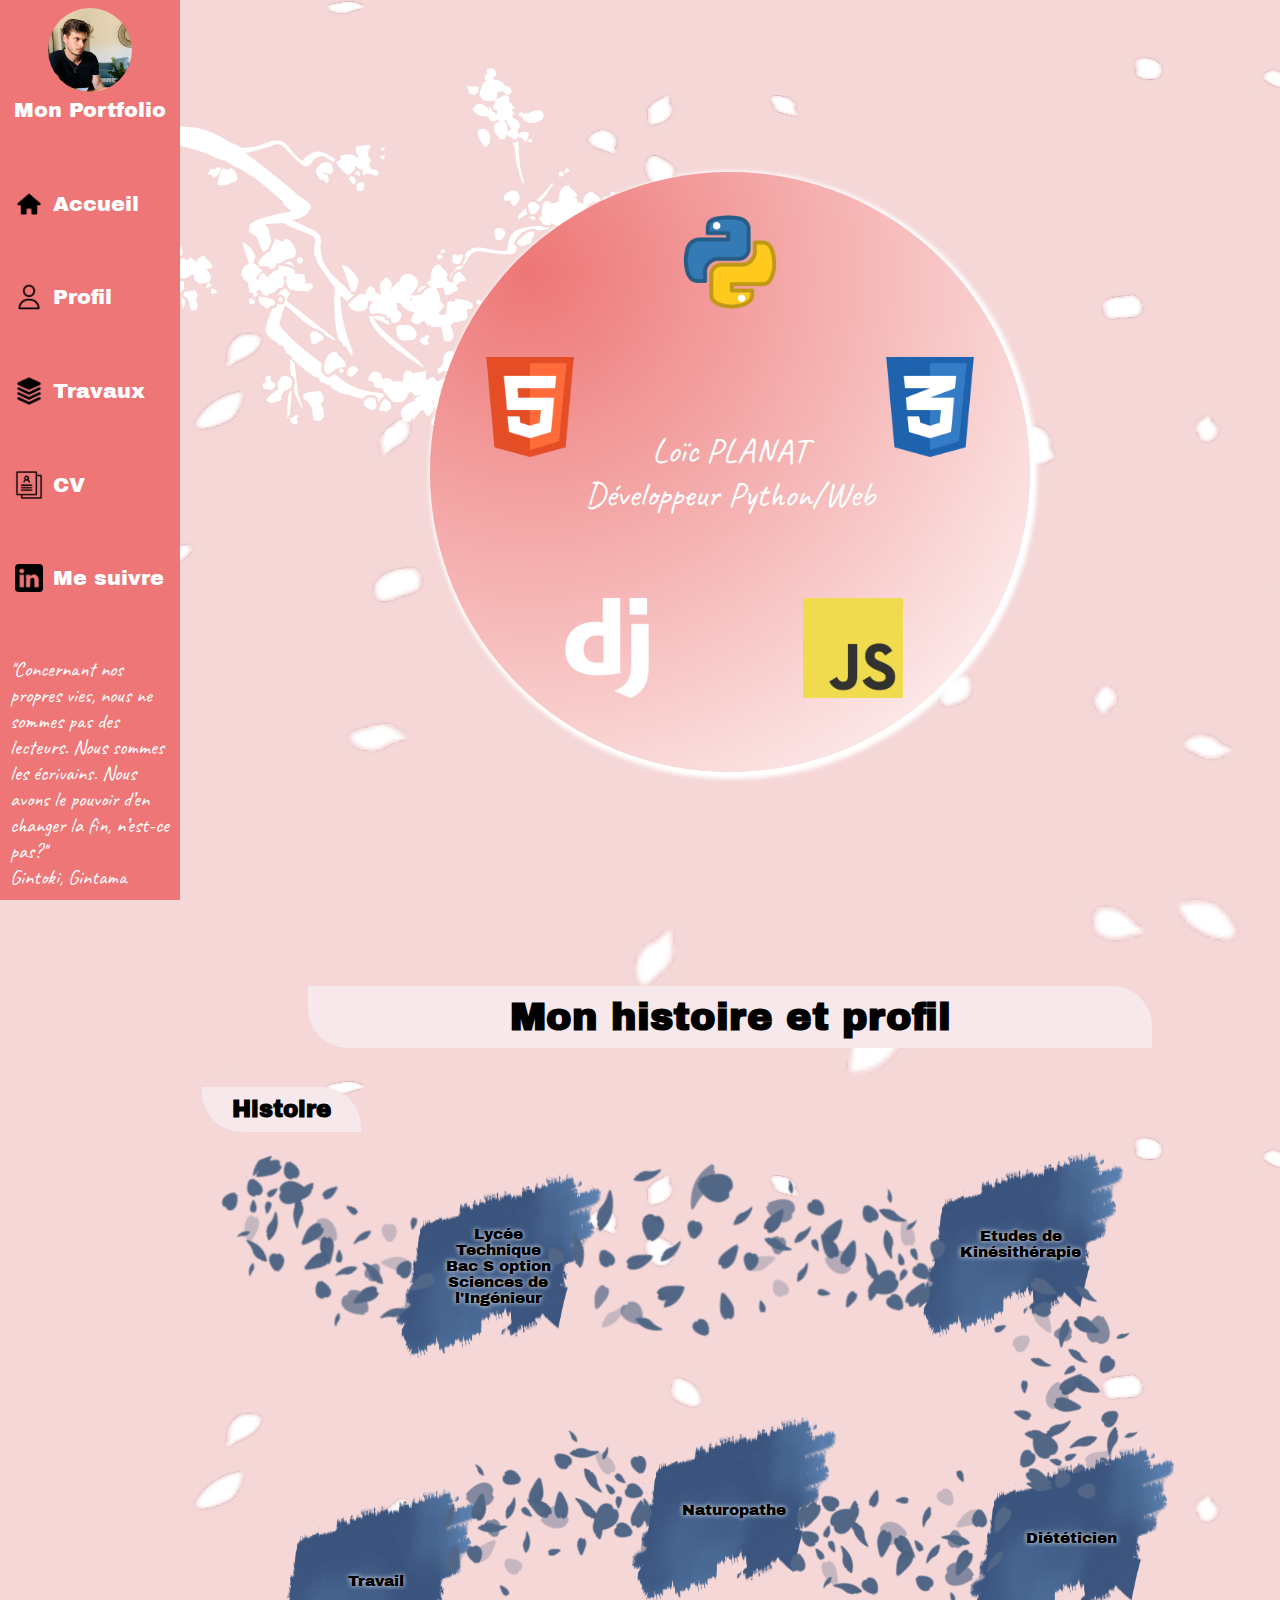
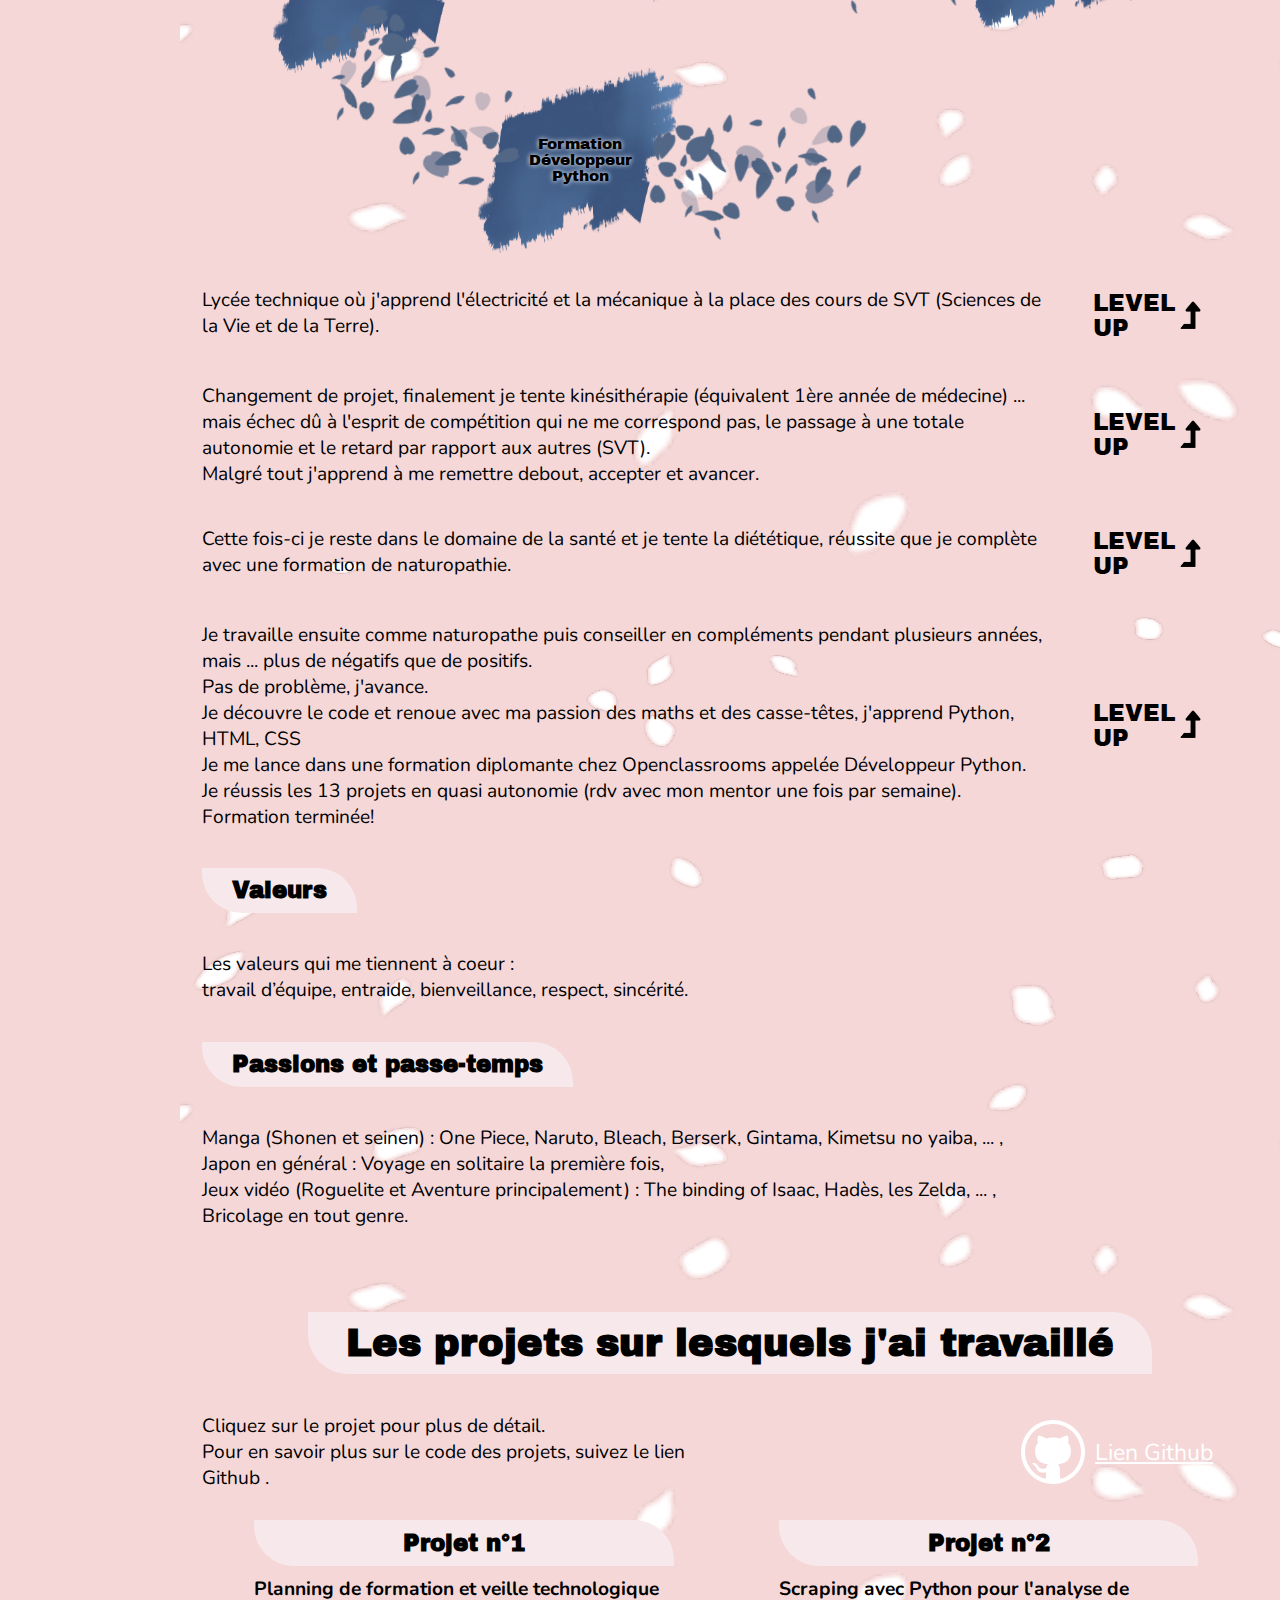
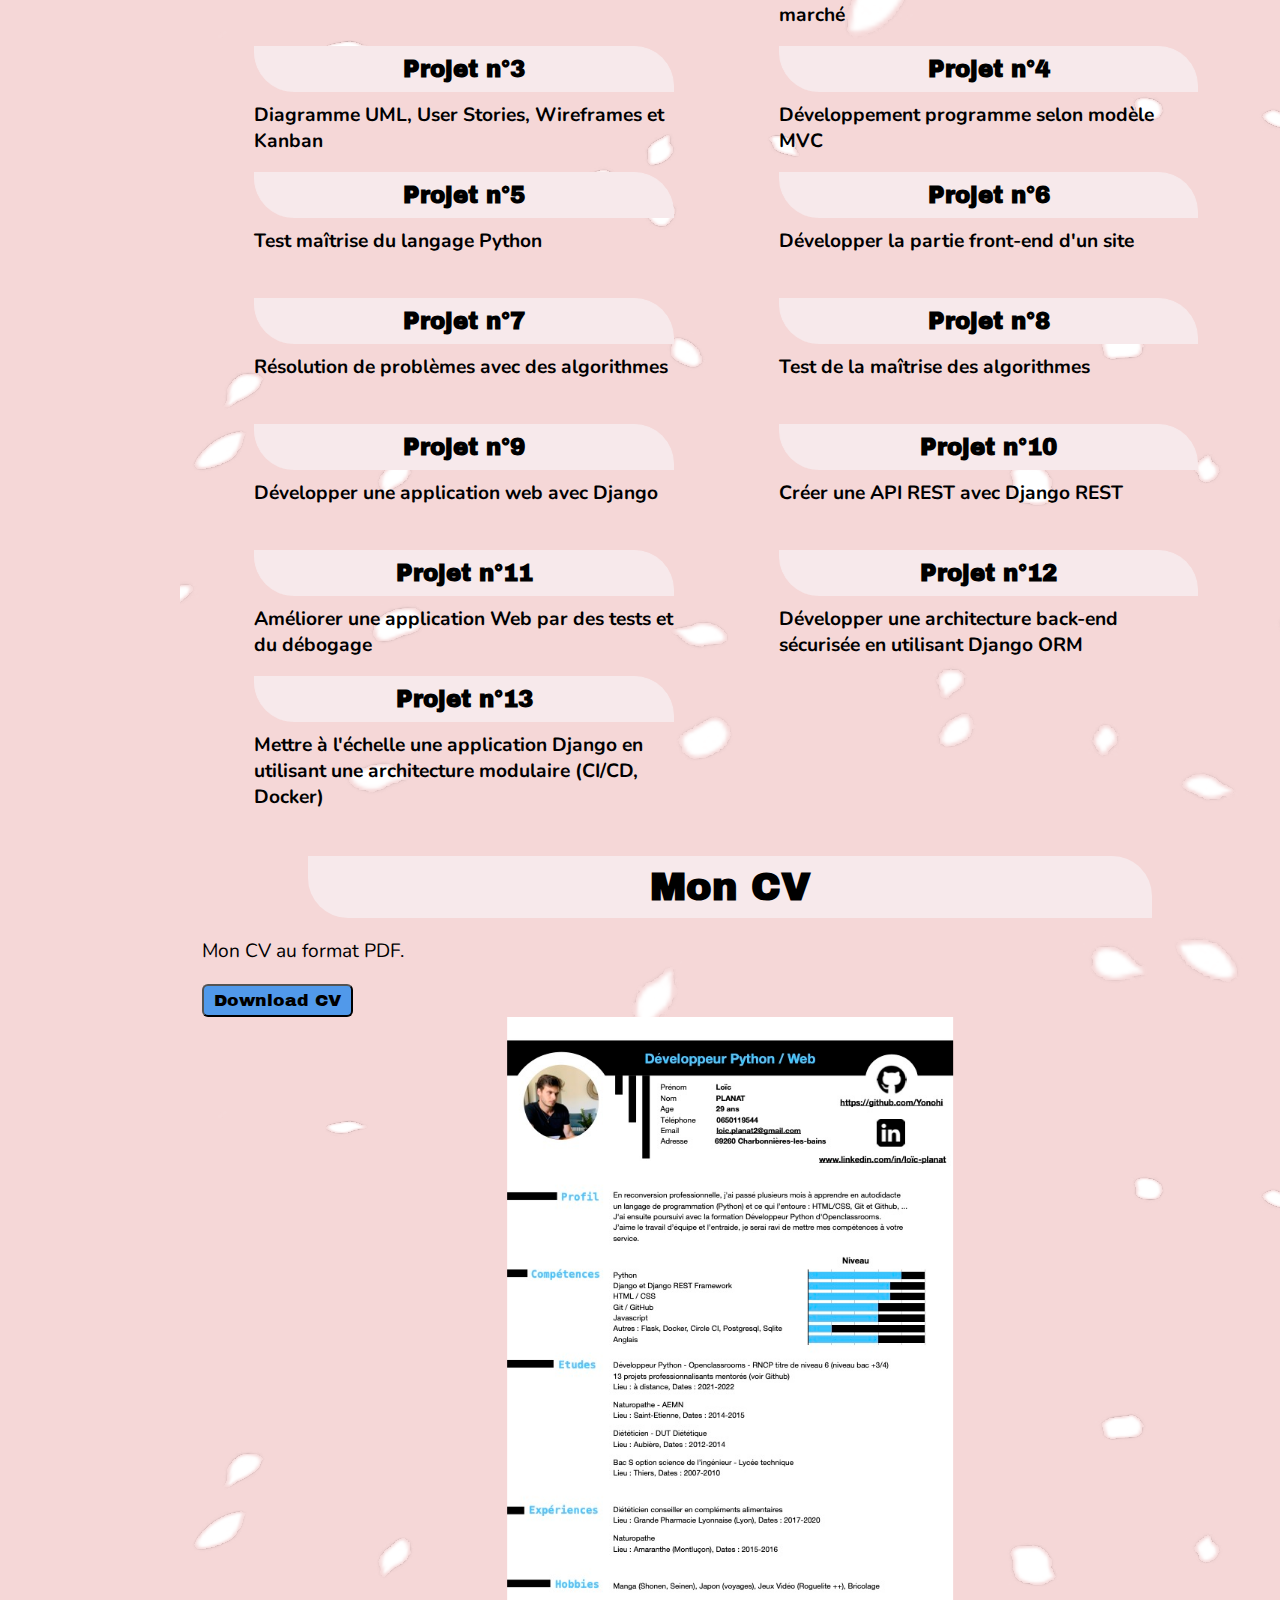
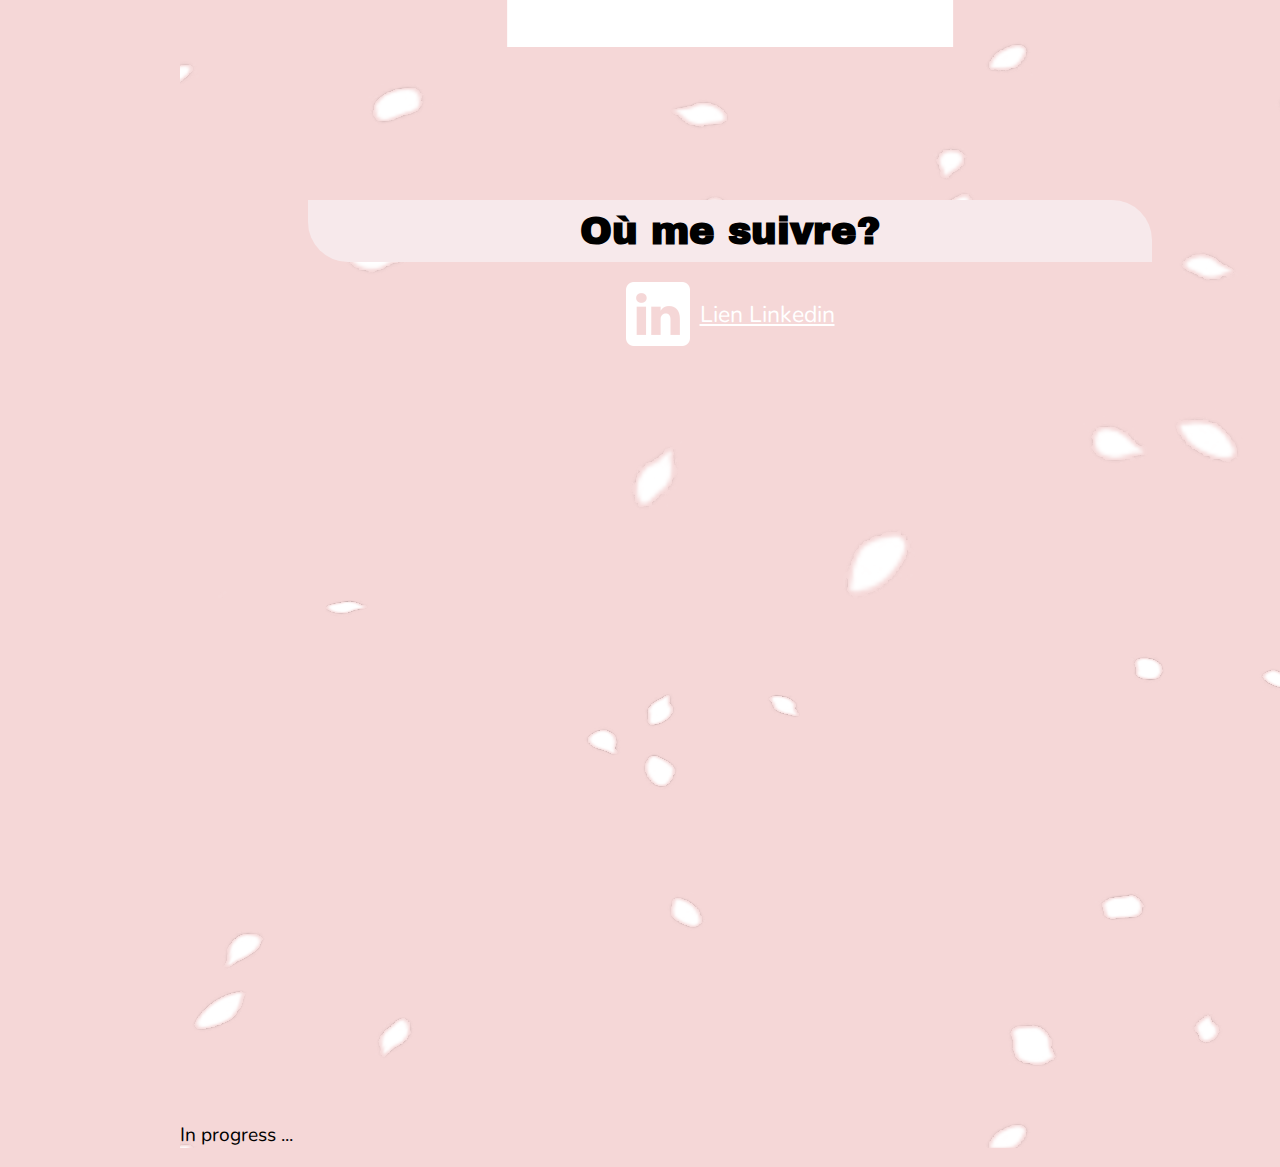
==== My_portfolio.html @ 0d9bb09a "first commit for github" ====
<!DOCTYPE html>
<html lang="fr">
<head>
    <meta charset="UTF-8">
    <meta http-equiv="X-UA-Compatible" content="IE=edge">
    <meta name="viewport" content="width=device-width, initial-scale=1.0">
    <link rel="stylesheet" href="style.css">
    <link rel="shortcut icon" href="Images/fav.ico" type="image/x-icon">
    <title>My Portfolio</title>
</head>
<body>
    <!-- Navigation bar -->
    <aside class="sidebar" id="sidebar">
        <nav class="nav">
            <div class="nav_head">
                <div><img class="photo_nav" src="Images/nav/photo.jpg" alt="photo perso"></div>
                <p class="nav_title">Mon Portfolio</p>
            </div>
            <ul class="nav_list">
                <li class="nav_item">
                    <img class="nav_logo" src="Images/nav/home_icon.png" alt="icone pour la zone home">
                    <a href="#home" class="nav_link active-link">Accueil</a>
                </li>
                <li class="nav_item">
                    <img class="nav_logo" src="Images/nav/profile_icon.png" alt="icone pour le profile">
                    <a href="#profile" class="nav_link">Profil</a>
                </li>
                <li class="nav_item">
                    <img class="nav_logo" src="Images/nav/work_icon.png" alt="icone pour les projets">
                    <a href="#work" class="nav_link">Travaux</a>
                </li>
                <li class="nav_item">
                    <img class="nav_logo" src="Images/nav/cv_icon.png" alt="icone pour le cv">
                    <a href="#cv" class="nav_link">CV</a>
                </li>
                <li class="nav_item">
                    <img class="nav_logo" src="Images/logo/linkedin_icon.png" alt="icone me suivre">
                    <a href="#follow" class="nav_link">Me suivre</a>
                </li>
            </ul>
            <div class="nav_footer">''Concernant nos propres vies, nous ne sommes pas des lecteurs. Nous sommes les écrivains. Nous avons le pouvoir d’en changer la fin, n’est-ce pas?'' <br> Gintoki, Gintama</div>
        </nav>
    </aside>
    <section class="true_body">
    <!-- Home -->
    <div class="zone home" id="home">
        <img class="bg_cerisier" src="Images/cerisier.png" alt="image de cerisier">
        <figure class="circle">
            <img class="logo_accueil logo_html" src="Images/logo/html_icon.png" alt="logo html">
            <img class="logo_accueil logo_css" src="Images/logo/css_icon.png" alt="logo css">
            <img class="logo_accueil logo_js" src="Images/logo/javascript_icon.png" alt="logo js">
            <img class="logo_accueil logo_python" src="Images/logo/python_icon.png" alt="logo python">
            <img class="logo_accueil logo_django" src="Images/logo/django_icon.png" alt="logo django">
        </figure>
        <p class="text_pres">Loïc PLANAT <br> Développeur Python/Web</p>
    </div>
    
    <!-- Profile -->
    <div class="zone profile" id="profile">
        <h1 class="big_title">Mon histoire et profil</h1>
        <h2 class="title_mini">Histoire</h2>
        <div class="conteneur">
            <div class="plan">
                <div class="path" id="path0">
                    <div class="position_img">
                        <img src="path.png" alt="chemin" class="path_img">
                    </div>  
                </div>
                <div class="path" id="path1">
                    <div class="position_img_long">
                        <img src="path_long.png" alt="chemin" class="path_img">
                    </div>  
                </div>
                <div class="path" id="path2">
                    <div class="position_img">
                        <img src="path.png" alt="chemin" class="path_img">
                    </div>  
                </div>
                <div class="path" id="path3">
                    <div class="position_img">
                        <img src="path.png" alt="chemin" class="path_img">
                    </div>  
                </div>
                <div class="path" id="path4">
                    <div class="position_img">
                        <img src="path.png" alt="chemin" class="path_img">
                    </div>  
                </div>
                <div class="path" id="path5">
                    <div class="position_img">
                        <img src="path.png" alt="chemin" class="path_img">
                    </div>  
                </div>
                <div class="path" id="path6">
                    <div class="position_img">
                        <img src="path.png" alt="chemin" class="path_img">
                    </div>  
                </div>
                <div class="step" id="step1">
                    <img src="tache.png" alt="image de cercle" class="tache">
                    <p class="in_tache">Lycée <br> Technique <br> Bac S option <br> Sciences de <br> l'Ingénieur</p>
                </div>
                <div class="step" id="step2">
                    <img src="tache.png" alt="image de cercle" class="tache">
                    <p class="in_tache">Etudes de <br> Kinésithérapie</p>
                </div>
                <div class="step" id="step3">
                    <img src="tache.png" alt="image de cercle" class="tache">
                    <p class="in_tache">Diététicien</p>
                </div>
                <div class="step" id="step4">
                    <img src="tache.png" alt="image de cercle" class="tache">
                    <p class="in_tache">Naturopathe</p>
                </div>
                <div class="step" id="step5">
                    <img src="tache.png" alt="image de cercle" class="tache">
                    <p class="in_tache">Travail</p>
                </div>
                <div class="step" id="step6">
                    <img src="tache.png" alt="image de cercle" class="tache">
                    <p class="in_tache">Formation <br>Développeur <br> Python</p>
                </div>
            </div>

        </div>

        
        <div class="text_bloc">
            <p>Lycée technique où j'apprend l'électricité et la mécanique à la place des cours de SVT (Sciences de la Vie et de la Terre).</p>
            <div class="level_up">
                <p class="text_level">LEVEL UP</p>
                <img class="icon_level" src="Images/level_up_icon.png" alt="icon level up">
            </div>
        </div>
        <div class="text_bloc">
            <p>Changement de projet, finalement je tente kinésithérapie (équivalent 1ère année de médecine) ... mais échec dû à l'esprit de compétition qui ne me correspond pas, le passage à une totale autonomie et le retard par rapport aux autres (SVT). <br> Malgré tout j'apprend à me remettre debout, accepter et avancer.</p>
            <div class="level_up">
                <p class="text_level">LEVEL UP</p>
                <img class="icon_level" src="Images/level_up_icon.png" alt="icon level up">
            </div>
        </div>
        <div class="text_bloc">
            <p>Cette fois-ci je reste dans le domaine de la santé et je tente la diététique, réussite que je complète avec une formation de naturopathie.</p>
            <div class="level_up">
                <p class="text_level">LEVEL UP</p>
                <img class="icon_level" src="Images/level_up_icon.png" alt="icon level up">
            </div>
        </div>
        <div class="text_bloc">
            <p>Je travaille ensuite comme naturopathe puis conseiller en compléments pendant plusieurs années, mais ... plus de négatifs que de positifs. 
            <br> Pas de problème, j'avance. 
            <br> Je découvre le code et renoue avec ma passion des maths et des casse-têtes, j'apprend Python, HTML, CSS 
            <br> Je me lance dans une formation diplomante chez Openclassrooms appelée Développeur Python. 
            <br> Je réussis les 13 projets en quasi autonomie (rdv avec mon mentor une fois par semaine).
            <br> Formation terminée!</p>
            <div class="level_up">
                <p class="text_level">LEVEL UP</p>
                <img class="icon_level" src="Images/level_up_icon.png" alt="icon level up">
            </div>
        </div>
        
        <h2 class="title_mini">Valeurs</h2>
        <p class="">Les valeurs qui me tiennent à coeur : <br> travail d’équipe, entraide, bienveillance, respect, sincérité.</p>
        <h2 class="title_mini">Passions et passe-temps</h2>
        <p>Manga (Shonen et seinen) : One Piece, Naruto, Bleach, Berserk, Gintama, Kimetsu no yaiba, ... , 
            <br> Japon en général : Voyage en solitaire la première fois, 
            <br> Jeux vidéo (Roguelite et Aventure principalement) : The binding of Isaac, Hadès, les Zelda, ... , 
            <br> Bricolage en tout genre. </p>
    </div>
    <!-- Les projets -->
    <div class="zone work" id="work">
        <!-- La fenêtre modale -->
        <div class="modal">
            <img class="img_modal" src="#" alt="#">
            <figure class="close" onclick="closeModal()">+</figure>
        </div>

        <!-- Liste des projets -->
        <h1 class="big_title">Les projets sur lesquels j'ai travaillé </h1>
        <div class="header_proj">
            <p>Cliquez sur le projet pour plus de détail. <br> Pour en savoir plus sur le code des projets, suivez le lien Github .</p>
        <div class="github">
            <img class="logo_github" src="Images/logo/github_icon.png" alt="icon github">
            <a class="link_github" href="https://github.com/Yonohi">Lien Github</a>
        </div>
        </div>
        <div class="card_list">
            <div class="card">
                <h2 class="card_title" id="project_1">Projet n°1</h2>
                <p class="short_desc">Planning de formation et veille technologique</p>
                <div class="card_content left" id="card_1">
                    <p class="title_proj">Planning de formation et veille technologique</p>
                    <p class="desc_proj">Description: <br> Il a fallu ici déterminer le temps à accorder à chaque projet et créer un planning annuel ainsi qu'un planning semaine type. </p>
                    <figure class="bloc_img">
                        <img src="Images/P1/P1_planning.jpg" alt="image de réflexion planning" onclick="biggerImg(this)" class="proj_img">
                        <figcaption>Réflexion pour les plannings</figcaption>
                    </figure>
                    <figure class="bloc_img">                   
                        <img src="Images/P1/P1_plan_sem.png" alt="planning type semaine" onclick="biggerImg(this)" class="proj_img">
                        <figcaption>Planning Semaine</figcaption> 
                    </figure>
                    <figure class="bloc_img">
                        <img src="Images/P1/P1_plan_mois.png" alt="planning mois" onclick="biggerImg(this)" class="proj_img">
                        <figcaption>Planning annuel</figcaption>
                    </figure>
                </div>
            </div>
            <div class="card">
                <h2 class="card_title" id="project_2">Projet n°2</h2>
                <p class="short_desc">Scraping avec Python pour l'analyse de marché</p>
                <div class="card_content right" id="card_2">
                    <p class="title_proj">Scraping avec Python pour l'analyse de marché</p>
                    <p class="desc_proj">Description: <br> Le but ici était de faire du scraping, c'est à dire extraire du contenu d'un site, dans notre cas le site <a href="http://books.toscrape.com">Books.toscrape</a> . Le code que j'ai créé permet d'extraire différentes informations mises dans un fichier CSV ainsi que les images dans un dossier à part, le tout étant classé selon le genres des livres. 
                        <br> Ce projet m'a permis de me familiariser avec les modules et les intéractions entre les fichiers de code. J'ai aussi beaucoup appris sur Git et Github à ce moment-là. </p>
                    <figure class="bloc_img">
                        <img src="Images/P2/P2_extrait.png" alt="extrait  résultat contenu projet" onclick="biggerImg(this)" class="proj_img">
                        <figcaption>Extrait du résultat</figcaption>
                    </figure>
                    <figure class="bloc_img">                   
                        <img src="Images/P2/P2_CSV Grande.jpeg" alt="exemple CSV" onclick="biggerImg(this)" class="proj_img">
                        <figcaption>Exemple fichier CSV</figcaption> 
                    </figure>
                    <figure class="bloc_img">
                        <img src="Images/P2/P2_bookstoscrape.png" alt="visuel books toscrape" onclick="biggerImg(this)" class="proj_img">
                        <figcaption>Visuel du site Books to Scrape</figcaption>
                    </figure>
                </div>
            </div>
            <div class="card">
                <h2 class="card_title" id="project_3">Projet n°3</h2>
                <p class="short_desc">Diagramme UML, User Stories, Wireframes et Kanban</p>
                <div class="card_content left" id="card_3">
                    <p class="title_proj">Diagramme cas d'utilisation, User Stories, Wireframes et Kanban</p>
                    <p class="desc_proj">Description: <br> Il fallait prototyper une solution technique pour un client. Ce projet a été éprouvant car j'avais beaucoup de question pour les besoins du client mais celui-ci étant fictif je ne pouvais pas avoir de réponse. Par exemple, je savais que la volonté était de mettre en lien des aides pour des étudiants en difficulté mais certains termes mettaient un flou sur l'âge posant ainsi un doute sur la complexité du site, le nom également de l'association (Learn@Home) m'incitait à me poser des questions: 
                        <br> Les aides proposées sont-elles centrées sur l'Anglais? 
                        <br> Le site est-il seulement à portée française, si la réponse est non faut-il un site multilingue? ...
                        <br> Malgré tout j'ai beaucoup appris sur la manière d'aborder un projet et comment faire au mieux pour les besoins du client (user story, diagramme UML, ...).</p>
                    <figure class="bloc_img">
                        <img src="Images/P3/P3_diagramme.png" alt="diagramme de cas d'utilisation" onclick="biggerImg(this)" class="proj_img">
                        <figcaption>Diagramme de cas d'utilisation</figcaption>
                    </figure>
                    <figure class="bloc_img">                   
                        <img src="Images/P3/P3_userstory.png" alt="user stories" onclick="biggerImg(this)" class="proj_img">
                        <figcaption>User Stories</figcaption> 
                    </figure>
                    <figure class="bloc_img">
                        <img src="Images/P3/P3_wireframe_mobile.png" alt="wireframe mobile" onclick="biggerImg(this)" class="proj_img">
                        <figcaption>Wireframe mobile</figcaption>
                    </figure>
                    <figure class="bloc_img">
                        <img src="Images/P3/P3_wireframe.png" alt="wireframe" onclick="biggerImg(this)" class="proj_img">
                        <figcaption>Wireframe</figcaption>
                    </figure>
                    <figure class="bloc_img">
                        <img src="Images/P3/P3_kanban.png" alt="kanban" onclick="biggerImg(this)" class="proj_img">
                        <figcaption>Kanban</figcaption>
                    </figure>
                </div>
            </div>
            <div class="card">
                <h2 class="card_title" id="project_4">Projet n°4</h2>
                <p class="short_desc">Développement programme selon modèle MVC</p>
                <div class="card_content right" id="card_4">
                    <p class="title_proj">Développement programme selon modèle MVC</p>
                    <p class="desc_proj">Description: <br> Je devais créer un code en suivant le modèle MVC (Modèle Vue Contrôleur) pour gérer les résultats de compétitions d'échecs, il y avait beaucoup de paramètres à prendre en compte et la difficulté du projet m'a beaucoup plu. La création de classes avec des méthodes adaptées, faire les liens, réaliser des boucles et la gestion des erreurs des entrées utilisateurs, tout cela m'a permis de mieux comprendre le concept de POO (Programmation Orienté Objet). En regardant le projet aujourd'hui je m'aperçois de petites erreurs de logique mais c'est le projet que j'ai présenté alors il restera tel quel.</p>
                    <figure class="bloc_img">
                        <img src="Images/P4/P4_ex1.png" alt="exemple1 du rendu" onclick="biggerImg(this)" class="proj_img">
                        <figcaption>Exemple n°1</figcaption>
                    </figure>
                    <figure class="bloc_img">                   
                        <img src="Images/P4/P4_ex2.png" alt="exemple2 du rendu" onclick="biggerImg(this)" class="proj_img">
                        <figcaption>Exemple n°2</figcaption> 
                    </figure>
                    <figure class="bloc_img">
                        <img src="Images/P4/P4_ex3.png" alt="exemple3 du rendu" onclick="biggerImg(this)" class="proj_img">
                        <figcaption>Exemple n°3</figcaption>
                    </figure>
                </div>
            </div>
            <div class="card">
                <h2 class="card_title" id="project_5">Projet n°5</h2>
                <p class="short_desc">Test maîtrise du langage Python</p>
                <div class="card_content left" id="card_5">
                    <p class="title_proj">Test maîtrise du langage Python</p>
                    <p class="desc_proj">Description: <br> Il s'agissait d'un test CodinGame classique sur le language Python. </p>
                </div>
            </div>
            <div class="card">
                <h2 class="card_title" id="project_6">Projet n°6</h2>
                <p class="short_desc">Développer la partie front-end d'un site</p>
                <div class="card_content right" id="card_6">
                    <p class="title_proj">Développer la partie front-end d'un site</p>
                    <p class="desc_proj">Description: <br> Le but était ici de développer la partie Front-End d’une application avec HTML, CSS et JavaScript sans l'utilisation de framework (Bootstrap, ...). Il fallait également interagir avec une API REST pour récupérer les données. J'ai beaucoup aimé faire ce projet et en apprendre plus sur ces différents languages, leurs intéractions, trouver des astuces pour mieux coder et efficacement. Cela a aussi attisé ma curiosité sur les différentes bibliothèques (non autorisés pour ce projet).
                    </p>
                    <figure class="bloc_img">
                        <img src="Images/P6/P6_front_pc.png" alt="image du site version pc" onclick="biggerImg(this)" class="proj_img">
                        <figcaption>Aspect PC</figcaption>
                    </figure>
                    <figure class="bloc_img">                   
                        <img src="Images/P6/P6_front_mobile.png" alt="image du site version mobile" onclick="biggerImg(this)" class="proj_img">
                        <figcaption>Aspect Mobile</figcaption> 
                    </figure>
                </div>
            </div>
            <div class="card">
                <h2 class="card_title" id="project_7">Projet n°7</h2>
                <p class="short_desc">Résolution de problèmes avec des algorithmes</p>
                <div class="card_content left" id="card_7">
                    <p class="title_proj">Résolution de problèmes avec des algorithmes</p>
                    <p class="desc_proj">Description: <br> Mon projet préféré, qui n'a malheureusement pas été très long. Le but était de réaliser un algorithme brute force et un algorithme amélioré pour un problème simple. 
                        <br> Le problème était de trouver l'ensembles des actions idéales pour un client avec un budget précis parmi une liste d'actions avec les informations suivantes: coût de l'action et bénéfice en %(après 2 ans). 
                        <br> L'algorithme brute force vise à tester toutes les possibilités et trouver la ou les meilleures en cas d'égalité tandis que l'amélioré vise l'efficacité (vitesse, résultats presque parfait).
                        <br> J'ai trouvé passionnant de m'informer sur la complexité temporelle et spatiale, la notation Big-O. 
                        <br> Je vous laisse la présentation que j'ai fait pour le projet en téléchargement.</p>
                    <form class="btn_pres" method="get" action="P7_04_diapositives.pdf">
                            <button type="submit">Download</button>
                    </form>
                    <figure class="bloc_img">
                        <img src="Images/P7/P7_bruteforce.png" alt="exemple résultat bruteforce" onclick="biggerImg(this)" class="proj_img">
                        <figcaption>Exemple de résultat du Brute Force</figcaption>
                    </figure>
                    <figure class="bloc_img">                   
                        <img src="Images/P7/P7_optimized.png" alt="exemple résultat optimisé" onclick="biggerImg(this)" class="proj_img">
                        <figcaption>Exemple du résultat de l'optimisé</figcaption> 
                    </figure>
                </div>
            </div>
            <div class="card">
                <h2 class="card_title" id="project_8">Projet n°8</h2>
                <p class="short_desc">Test de la maîtrise des algorithmes</p>
                <div class="card_content right" id="card_8">
                    <p class="title_proj">Test de la maîtrise des algorithmes</p>
                    <p class="desc_proj">Description: <br> Il s'agissait d'un test CodinGame sur les algorithmes. Je me suis plongé dans les types de tri et les logiques de différents algorithmes et j'ai trouvé ça passionnant. </p>
                    <figure class="bloc_img">
                        <img src="Images/P8/P8_resultats.png" alt="Résultats du CodinGame" onclick="biggerImg(this)" class="proj_img">
                        <figcaption>Résultats du CodinGame</figcaption>
                    </figure>
                </div>
            </div>
            <div class="card">
                <h2 class="card_title" id="project_9">Projet n°9</h2>
                <p class="short_desc">Développer une application web avec Django</p>
                <div class="card_content left" id="card_9">
                    <p class="title_proj">Développer une application web avec Django</p>
                    <p class="desc_proj">Description: <br> Utilisation de Django pour la création du site, cette approche était difficile au début mais captivante au bout d'un moment. Je me suis également amusé à utiliser Bootstrap pour gérer les tailles des zones sur le site. </p>
                    <figure class="bloc_img">
                        <img src="Images/P9/P9_admin.png" alt="image de la zone admin" onclick="biggerImg(this)" class="proj_img">
                        <figcaption>Zone administrateur</figcaption>
                    </figure>
                    <figure class="bloc_img">                   
                        <img src="Images/P9/P9_log.png" alt="image de la zone inscription connexion" onclick="biggerImg(this)" class="proj_img">
                        <figcaption>Zone inscription/connexion</figcaption> 
                    </figure>
                    <figure class="bloc_img">
                        <img src="Images/P9/P9_home.png" alt="image de la zone flux" onclick="biggerImg(this)" class="proj_img">
                        <figcaption>Zone flux/home</figcaption>
                    </figure>
                </div>
            </div>
            <div class="card">
                <h2 class="card_title" id="project_10">Projet n°10</h2>
                <p class="short_desc">Créer une API REST avec Django REST</p>
                <div class="card_content right" id="card_10">
                    <p class="title_proj">Créer une API REST avec Django REST</p>
                    <p class="desc_proj">Description: <br> Projet complexe avec utilisation de JSON Web Token. J'ai eu du mal à comprendre comment utiliser Postman, mais au fur et à mesure que j'en apprenais plus je comprenais de mieux en mieux comment étaient faites les requêtes. </p>
                    <figure class="bloc_img">
                        <img src="Images/P10/P10_postman.png" alt="image de Postman" onclick="biggerImg(this)" class="proj_img">
                        <figcaption>Postman</figcaption>
                    </figure>
                    <figure class="bloc_img">                   
                        <img src="Images/P10/P10_admin.png" alt="image zone admin" onclick="biggerImg(this)" class="proj_img">
                        <figcaption>Zone administrateur</figcaption> 
                    </figure>
                </div>
            </div>
            <div class="card">
                <h2 class="card_title" id="project_11">Projet n°11</h2>
                <p class="short_desc">Améliorer une application Web par des tests et du débogage</p>
                <div class="card_content left" id="card_11">
                    <p class="title_proj">Améliorer une application Web par des tests et du débogage</p>
                    <p class="desc_proj">Description: <br> Le code du site était déjà fait et je ne devais pas modifier la présentation du site, seulement créer des tests pour contrôler un maximum le code et ainsi trouver ce qui ne convenait pas pour l'améliorer. Une fois les tests finis on m'a demandé de modifier une variable, cela permettait de voir si mes tests s'adapterais et si ce n'était pas le cas je devais modifier mon code pour qu'il le soit. </p>
                    <figure class="bloc_img">
                        <img src="Images/P11/P11_site.png" alt="image du site" onclick="biggerImg(this)" class="proj_img">
                        <figcaption>Site web</figcaption>
                    </figure>
                    <figure class="bloc_img">
                        <img src="Images/P11/P11_tests.png" alt="resultats pytest et coverage" onclick="biggerImg(this)" class="proj_img">
                        <figcaption>Résultats pytest et coverage</figcaption>
                    </figure>
                    <figure class="bloc_img">                   
                        <img src="Images/P11/P11_locust.png" alt="resultats locust" onclick="biggerImg(this)" class="proj_img">
                        <figcaption>Résultats Locust</figcaption> 
                    </figure>
                </div>
            </div>
            <div class="card">
                <h2 class="card_title" id="project_12">Projet n°12</h2>
                <p class="short_desc">Développer une architecture back-end sécurisée en utilisant Django ORM</p>
                <div class="card_content right" id="card_12">
                    <p class="title_proj">Développer une architecture back-end sécurisée en utilisant Django ORM</p>
                    <p class="desc_proj">Description: <br> Il a fallu ici déterminer le temps à accorder à chaque projet et créer un planning annuel ainsi qu'un planning semaine type. </p>
                    <figure class="bloc_img">
                        <img src="Images/P1/P1_planning.jpg" alt="image de réflexion planning" onclick="biggerImg(this)" class="proj_img">
                        <figcaption>Réflexion pour les plannings</figcaption>
                    </figure>
                    <figure class="bloc_img">                   
                        <img src="Images/P1/P1_plan_sem.png" alt="planning type semaine" onclick="biggerImg(this)" class="proj_img">
                        <figcaption>Planning Semaine</figcaption> 
                    </figure>
                    <figure class="bloc_img">
                        <img src="Images/P1/P1_plan_mois.png" alt="planning mois" onclick="biggerImg(this)" class="proj_img">
                        <figcaption>Planning annuel</figcaption>
                    </figure>
                </div>
            </div>
            <div class="card">
                <h2 class="card_title" id="project_13">Projet n°13</h2>
                <p class="short_desc">Mettre à l'échelle une application Django en utilisant une architecture modulaire (CI/CD, Docker)</p>
                <div class="card_content left" id="card_13">
                    <p class="title_proj">Mettre à l'échelle une application Django en utilisant une architecture modulaire (CI/CD, Docker)</p>
                    <p class="desc_proj">Description: <br> Il a fallu ici déterminer le temps à accorder à chaque projet et créer un planning annuel ainsi qu'un planning semaine type. </p>
                    <figure class="bloc_img">
                        <img src="Images/P1/P1_planning.jpg" alt="image de réflexion planning" onclick="biggerImg(this)" class="proj_img">
                        <figcaption>Réflexion pour les plannings</figcaption>
                    </figure>
                    <figure class="bloc_img">                   
                        <img src="Images/P1/P1_plan_sem.png" alt="planning type semaine" onclick="biggerImg(this)" class="proj_img">
                        <figcaption>Planning Semaine</figcaption> 
                    </figure>
                    <figure class="bloc_img">
                        <img src="Images/P1/P1_plan_mois.png" alt="planning mois" onclick="biggerImg(this)" class="proj_img">
                        <figcaption>Planning annuel</figcaption>
                    </figure>
                </div>
            </div>
        </div>
        
        
    </div>
    <!-- Zone CV -->
    <div class="zone cv" id="cv">
        <h1 class="big_title">Mon CV</h1>
        <p>Mon CV au format PDF.</p>
        <form method="get" action="CV_final_planat_loic.pdf">
            <button type="submit">Download CV</button>
         </form>
         <img class="img_cv" src="CV_final_planat_loic.jpg" alt="aperçu CV">
    </div>
    <!-- Zone Me Suivre -->
    <div class="zone follow" id="follow">
        <h1 class="big_title">Où me suivre?</h1>
        <div class="linkedin">
            <img class="logo_linkedin" src="Images/logo/linkedin_icon.png" alt="icon linkedin">
            <a class="link_linkedin" href="https://www.linkedin.com/in/loïc-Planat/">Lien Linkedin</a>
        </div>
    </div>
    <p>In progress ...</p>
    </section>
<script src="script.js"></script>
</body>
</html>
---- style.css ----
/*========= Google fonts =========*/
@import url('https://fonts.googleapis.com/css2?family=Oleo+Script&display=swap');
@import url('https://fonts.googleapis.com/css2?family=Archivo+Black&family=Oleo+Script&display=swap');
@import url('https://fonts.googleapis.com/css2?family=Caveat&display=swap');
@import url('https://fonts.googleapis.com/css2?family=Nunito:wght@200;300&display=swap');
/*========= Variables CSS =========*/
:root {
    /* Color */
    --backgr-color: rgb(245, 215, 215);
    --backgr-nav-color: #ee7676;
    --backgr-proj: #ecacac;
    --text-body-color: black;
    --text-nav-color: white;
    --title-bg-color: rgb(247, 233, 235);
    --title-color: black;

    /* Font size */
    --text-size-nav: 1.3em;
    --text-size-nav-citation : 1em;
    --text-size-body: 1.2em;
    --title-mini-size: 1.2em;

    /* Size of elements */
    --width-story: 80vw;
}
/*========= Comportement de base =========*/
html {
    scroll-behavior: smooth;
}

body {
    background-color: var(--backgr-color)  ;
    color: var(--text-body-color);
    margin: 0; 
}

.sidebar{
    font-family: 'Archivo Black', sans-serif;
}

a.nav_link {
    text-decoration: none;
    color: var(--text-color);
}
a {
    color: white;
}

ul {
    list-style: none;
}

.logo_django, .logo_linkedin {
    filter: invert(100%);
}

.zone {
    min-height: 100vh;
    padding: 2%;
}

.big_title {
    font-family: 'Archivo Black', sans-serif;
    background-color: var(--title-bg-color);
    color: var(--title-color);
    text-align: center;
    padding-top: 10px;
    padding-bottom: 10px;
    border-radius: 0px 40px;
    margin: 20px 10%
}

.card {
    width: 50%;
    margin-bottom: 30px;
}

.card_title, .title_mini {
    font-family: 'Archivo Black', sans-serif;
    font-size: var(--title-mini-size);
    background-color: var(--title-bg-color);
    color: var(--title-color);
    text-align: center;
    padding-top: 10px;
    padding-bottom: 10px;
    border-radius: 0px 40px;   
}

.card_title {
    margin: 10px 10%;
    width: auto;
    cursor: pointer;
    border-style: solid solid none solid;
    border-width: 1px;
    border-color: rgb(247, 233, 235);
}

.short_desc {
    margin: auto 10%;
}

.title_mini {
    align-self: flex-start;
    padding-left: 30px;
    padding-right: 30px;
}

.proj_img {
    max-height: 50vh;
    max-width: 100%;
    margin: 30px;
    cursor: pointer;
}

.modal {
    display: none;
    justify-content: center;
    position: fixed;
    background-color: rgba(238, 118, 118, 0.3);
    width: 100vw;
    height: 100vh;
    top: 50%;
    left: 50%;
    transform: translate(-50%, -50%);
    margin: 0;
    z-index: 5;
}

.close {
    cursor: pointer;
    display: flex;
    position: relative;
    top: 2%;
    justify-content: center;
    align-items: center;
    background: black;
    border-radius: 100%;
    height: 40px;
    width: 40px;
    margin: 0;
    background-color: steelblue;
    border: solid black;
    opacity: 1;
    font-size: 35px;
    font-weight: bolder;
    transform: rotate(45deg);
    z-index: 6;
}

/*========= Navbar =========*/
.sidebar {
    position: fixed;
    background-color: var(--backgr-nav-color);
    width: 180px;
    height: 100vh;
    margin: auto;
    font-size: var(--text-size-nav);
    z-index: 1;
}


.nav {
    height: 100vh;
    display: flex;
    flex-direction: column;
    color: var(--text-nav-color);
}

.nav_head {
    display: flex;
    flex-direction: column;
    text-align:center;
    
    
}

.photo_nav {
    position: relative;
    top: -5px;
    height: 110px;
    clip-path: circle();
}

.nav_title {
    margin: 0;
    position: relative;
    top:-15px;
}

.nav_list{
    padding-left: 10px;
    flex:2;
    flex-direction: column;
    align-content: center;
    display: flex;
    justify-content: space-around;
}

.nav_link {
    margin-left: 10px;
}

.nav_item {
    margin-left: 5px;
    display: flex;
    align-items: center;
}

.nav_logo {
    height: 28px;
}

.nav_footer {
    font-family: 'Caveat', cursive;
    font-size: var(--text-size-nav-citation);
    padding: 10px;
}

/* Zone Centrale */

.true_body {
    margin-left: 180px;
    font-family: 'Nunito', sans-serif;
    font-size: var(--text-size-body);
    background-image: url(Images/petales.png);
}

/* Accueil */

.bg_cerisier {
    position: absolute;
    top: 0;
    left: 0;
    filter: brightness(100);
}

.circle {
    position: absolute;
    display: block;
    background: black;
    border-radius: 100%;
    height: 600px;
    width: 600px;
    margin: 0;
    background: radial-gradient(circle at 100px 100px, #ee7676, white);
    box-shadow: 3px 3px 4px 4px white;
}

.logo_accueil {
    position: absolute;
    height: 100px;
    z-index: 1;
}

.logo_accueil:hover {
    transform: translate(-50%, -50%) scale(1.2);
    transition: 0.5s;
}

/* Trigonométrie SOH CAH TOA */
.logo_django {
    top:79.316%;
    left: 29.43%;
    transform: translate(-50%, -50%);
}

.logo_css {
    top:39.184%;
    left: 83.29%;
    transform: translate(-50%, -50%);
}

.logo_js {
    top:79.316%;
    left: 70.57%;
    transform: translate(-50%, -50%);
}

.logo_python {
    top:15%;
    left: 50%;
    transform: translate(-50%, -50%);
}

.logo_html {
    top:39.184%;
    left: 16.71%;
    transform: translate(-50%, -50%);
}

.text_pres {
    text-align: center;
    z-index: 1;
    font-family: 'Caveat', cursive;
    color: white;
    font-size: 1.3em;
}

.home {
    display: flex;
    justify-content: center;
    align-items: center;
    flex-direction: row;
    font-size: 1.4em;
}

/* Profil */
.plan {
    height: calc(var(--width-story)*0.7);
    width: var(--width-story);
    display: block;
    position: relative;
    margin-left: 20px;
    
}
.step {
    display: flex;
    justify-content: center;
    align-items: center;
    width: 300px;
    height: 150px;
    text-align: center;
    font-family: 'Archivo Black', sans-serif;
    font-size: 0.8em;
    position: absolute;
    margin: 0;
    transform: translate(-50%, -50%);
}
.tache {
    position: absolute;
    width: calc(var(--width-story)*0.20);
    height: calc(var(--width-story)*0.18);

}
.in_tache {
    z-index: 3;
    text-shadow: 0 0 5px white;

}

#step1 {
    top: 16%;
    left: 27%;
}

#step2 {
    top: 13%;
    left: 78%;
}

#step3 {
    top: 54%;
    left: 83%;
}

#step4 {
    top: 50%;
    left: 50%;
}

#step5 {
    top: 60%;
    left: 15%;
}

#step6 {
    top: 85%;
    left: 35%;
}

.path {
    height: calc(var(--width-story)*0.3);
    width: calc(var(--width-story)*0.3);
    position: absolute;
    z-index: 4;
}
.position_img_long {
    transform: translate(0,-10%);
}
.position_img {
    transform: translate(-25%,5%);
}
.path_img {
    transform: rotate(130deg);
    height: calc(var(--width-story)*0.3);
}
#path0 {
    top: 13%;
    left: 11%;
    transform: translate(-50%, -50%) rotate(-150deg);
}
#path1 {
    top: 20%;
    left: 51%;
    transform: translate(-50%, -50%) rotate(5deg);
}
#path2 {
    top: 32%;
    left: 82%;
    transform: translate(-50%, -50%) rotate(85deg);
}
#path3 {
    top: 54%;
    left: 67%;
    transform: translate(-50%, -50%) rotate(175deg);
}
#path4 {
    top: 51%;
    left: 31%;
    transform: translate(-50%, -50%) rotate(-20deg);
}
#path5 {
    top: 77%;
    left: 20%;
    transform: translate(-50%, -50%) rotate(-140deg);
}
#path6 {
    top: 85%;
    left: 53%;
    transform: translate(-50%, -50%) rotate(170deg);
}


.profile {
    display: flex;
    flex-direction: column;
}

.text_bloc {
    display: flex;
    justify-content: space-between;
}

.level_up {
    display: flex;
    justify-content: center;
    align-items: center;
    font-family: 'Archivo Black', sans-serif;
    font-size: 1.2em;
    margin-left: 50px;
    margin-right: 50px;
}

.level_up:hover {
    transform: scale(1.2);
    transition: 2s;
}

.text_level {
    width: 80px;
}

.icon_level {
    height: 35px;
}

/* Work */
.header_proj {
    display: flex;
    justify-content: space-between;
    align-items: center;
}
.github {
    display: flex;
    align-items: center;
    justify-content: flex-end;
    margin: 20px;
    width: 50%;
}

.link_github {
    text-decoration: underline;
    color: white;
    margin-left: 10px;
    margin-right: 5%;
    font-size: 1.2em;
}

.card_list {
    display: flex;
    flex-wrap: wrap;
    /* Largeur en prenant en compte les 2% de padding et les 180px de nav */
    width: calc(96vw - 180px);
}

.card {
    min-width: 50%;
}

.short_desc {
    height: 30px;
    position: relative;
    /* mettre z index à 1 en meme temps que display block */
    z-index: 0;
    font-weight: bolder;
}

.card_content {
    position: relative;
    background-color: var(--backgr-proj);
    min-height: 20vh;
    /* on enlève 30px de padding */
    width: calc(96vw - 210px);
    /* on prend en compte le pixel de bordure du titre */
    top: -41px;
    padding: 15px;
    border-radius: 20px; 
    z-index: 1;
    display: none;
    flex-wrap: wrap;
    justify-content: center;
}

.card .right {
    left: calc((-96vw + 180px)/2);
}

.title_proj {
    width: 100%;
    text-align: center;
    font-size: 1.3em;
    font-weight: bolder;
    margin-bottom: 10px;
}

.desc_proj {
    width: 100%;
}

.bloc_img {
    width: 25%;
    display: flex;
    flex-direction: column;
    justify-content: center;
    align-items: center;
    margin: 3%;
}

.img_modal {
    position: relative;
    height: 90%;
    max-width: 90%;
    margin: 0;
    top: 5%;
    left: 20px;
}

.btn_pres {
    width: 100%;
    text-align: center;   
}

/* CV */

button {
    background-color: #5199EA;
    cursor: pointer;
    border-radius: 6px;
    font-size: 0.9em;
    padding: 5px 10px;
    font-family: 'Archivo Black', sans-serif;
    transition-duration: 0.2s;
}

button:hover {
    color: white;
  }

.img_cv {
    position: relative;
    left: 50%;
    transform: translate(-50%, 0);
    height: 70vh;
}

/* Me Suivre */

.linkedin {
    display: flex;
    align-items: center;
    justify-content: center;
}

.link_linkedin {
    text-decoration: underline;
    color: white;
    margin-left: 10px;
    font-size: 1.2em;
}
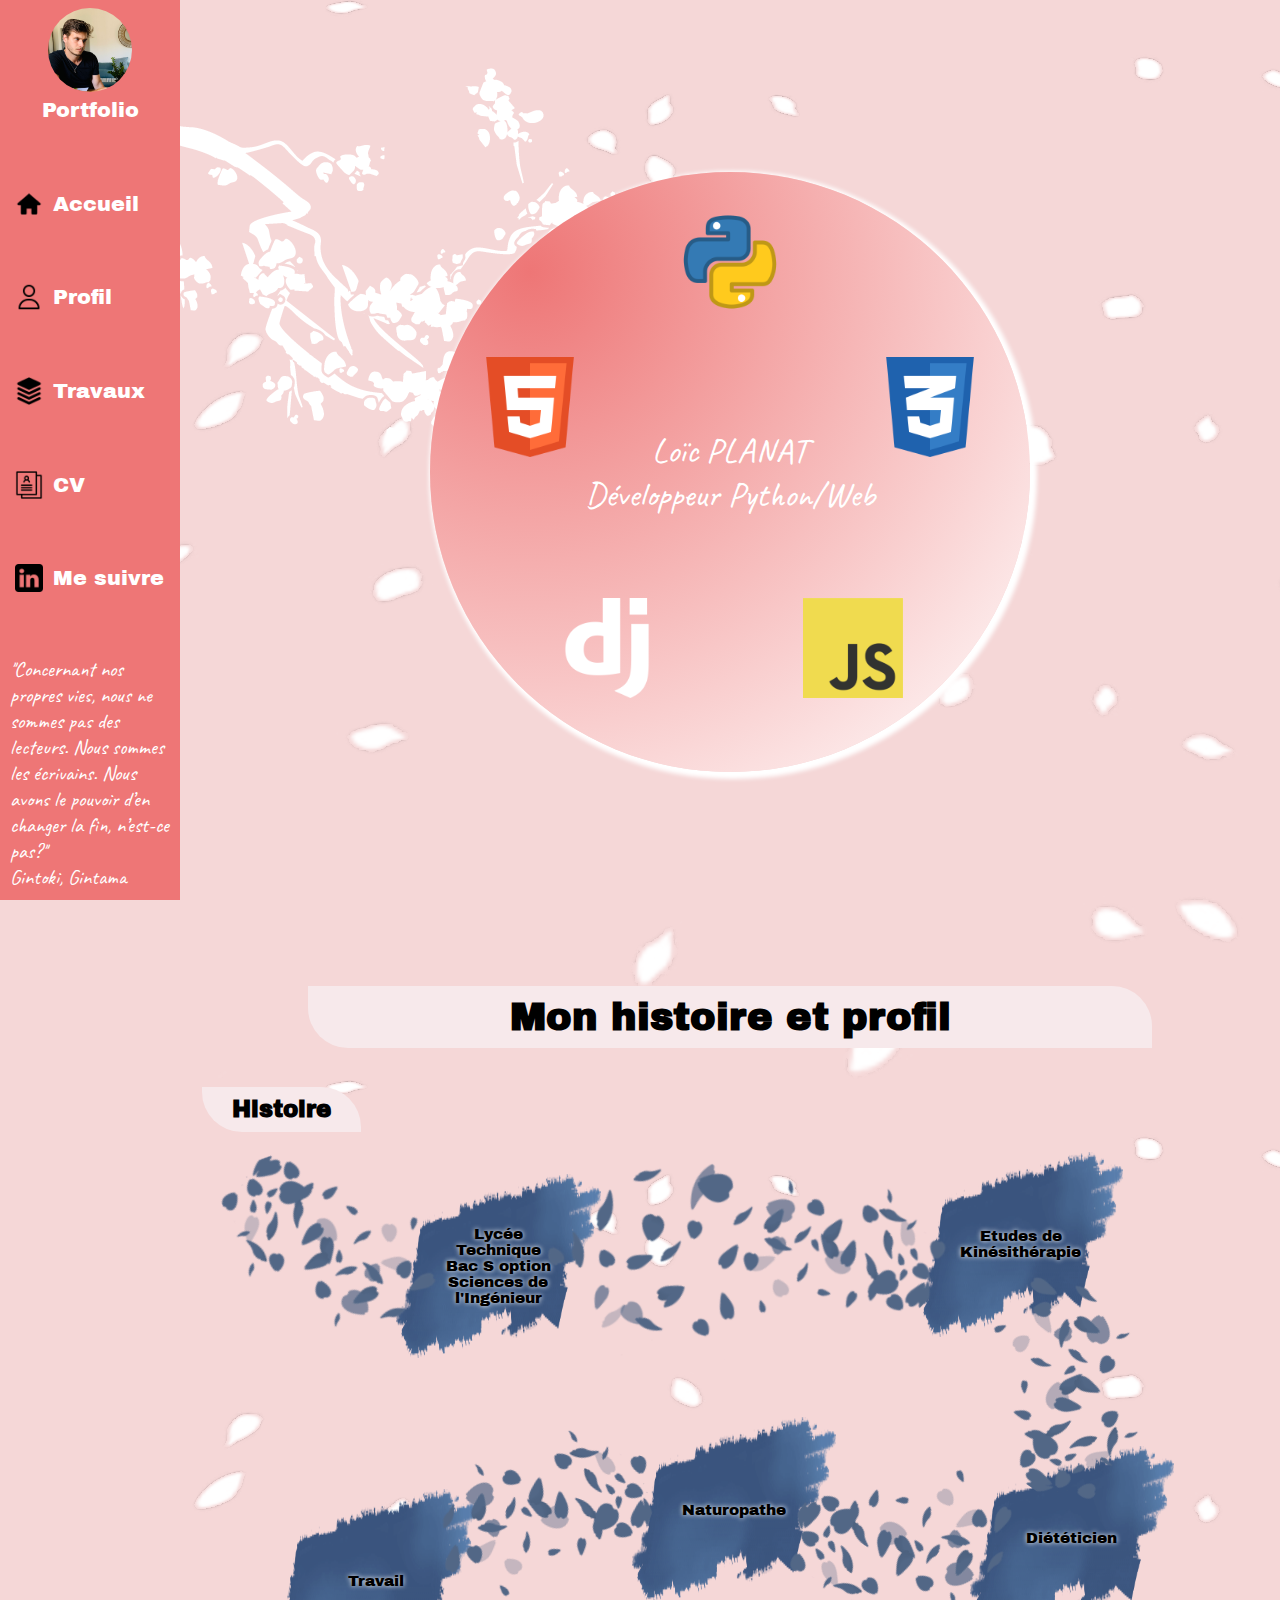
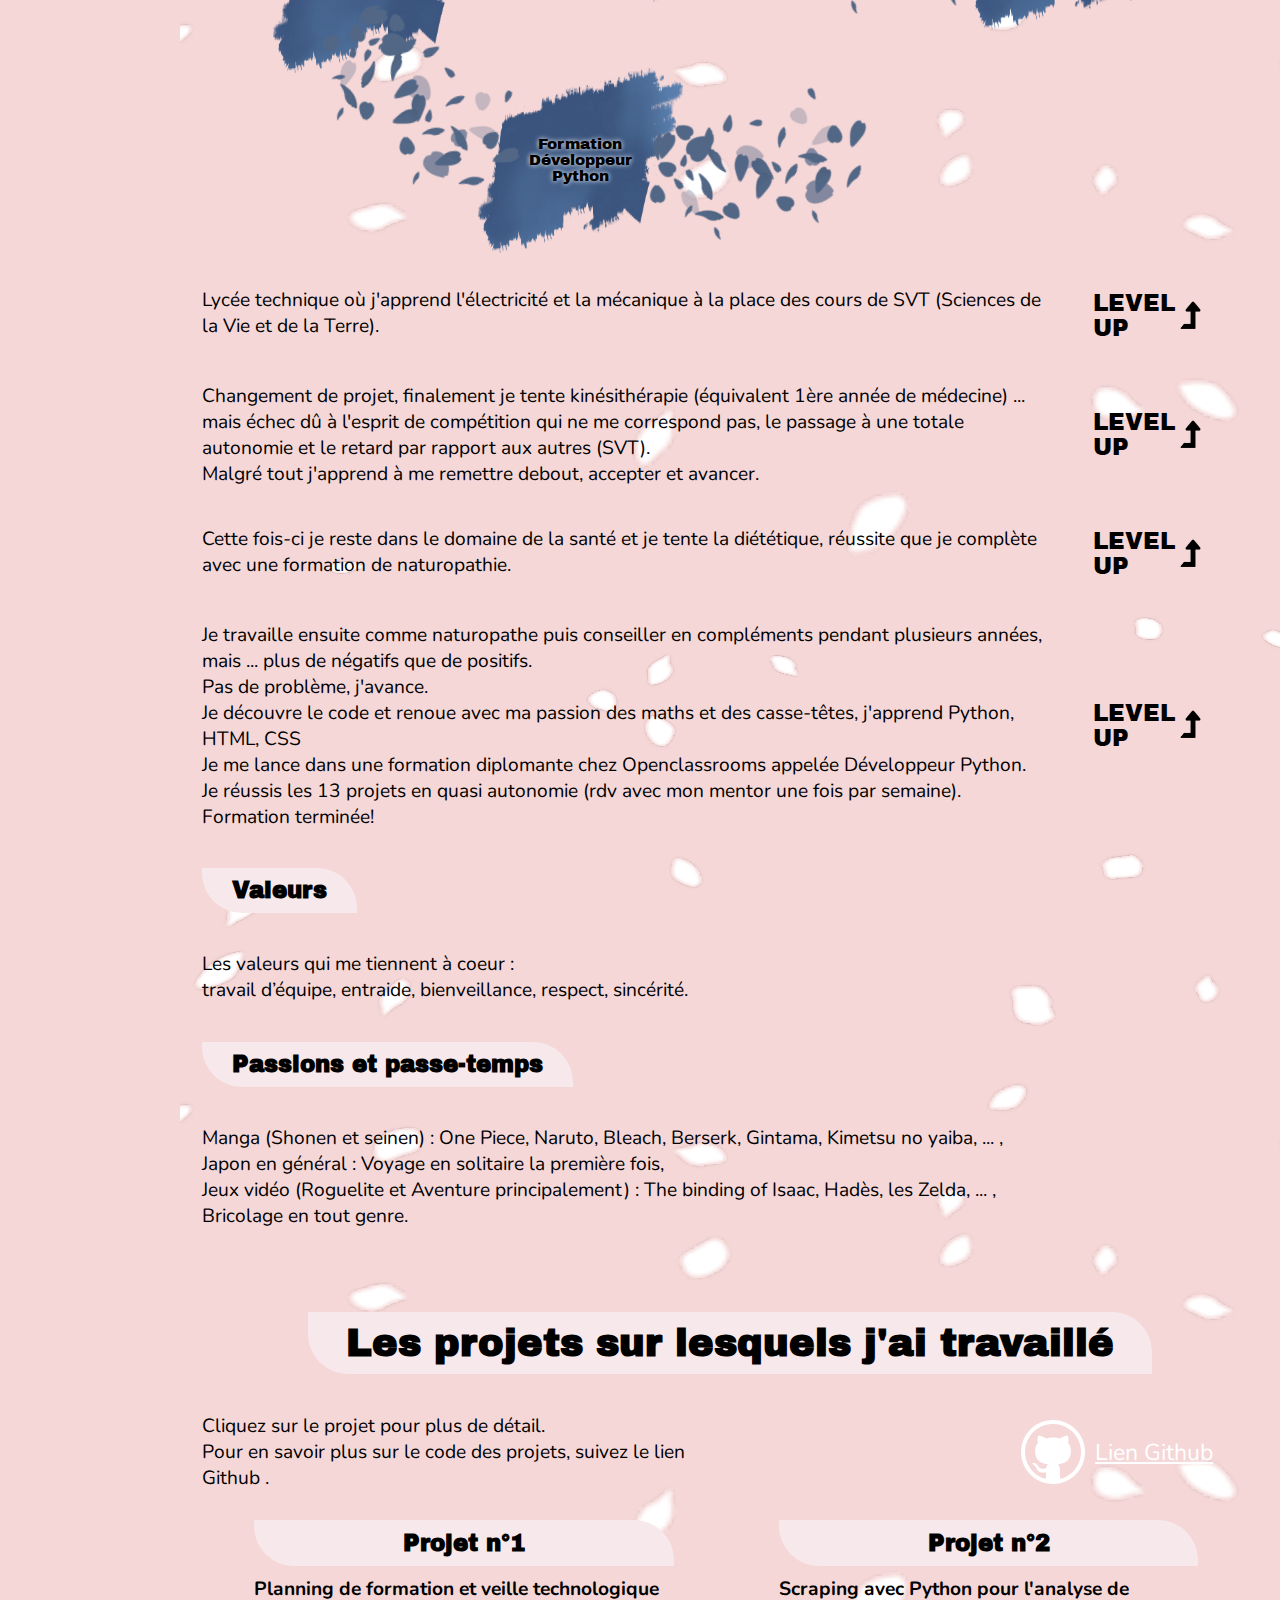
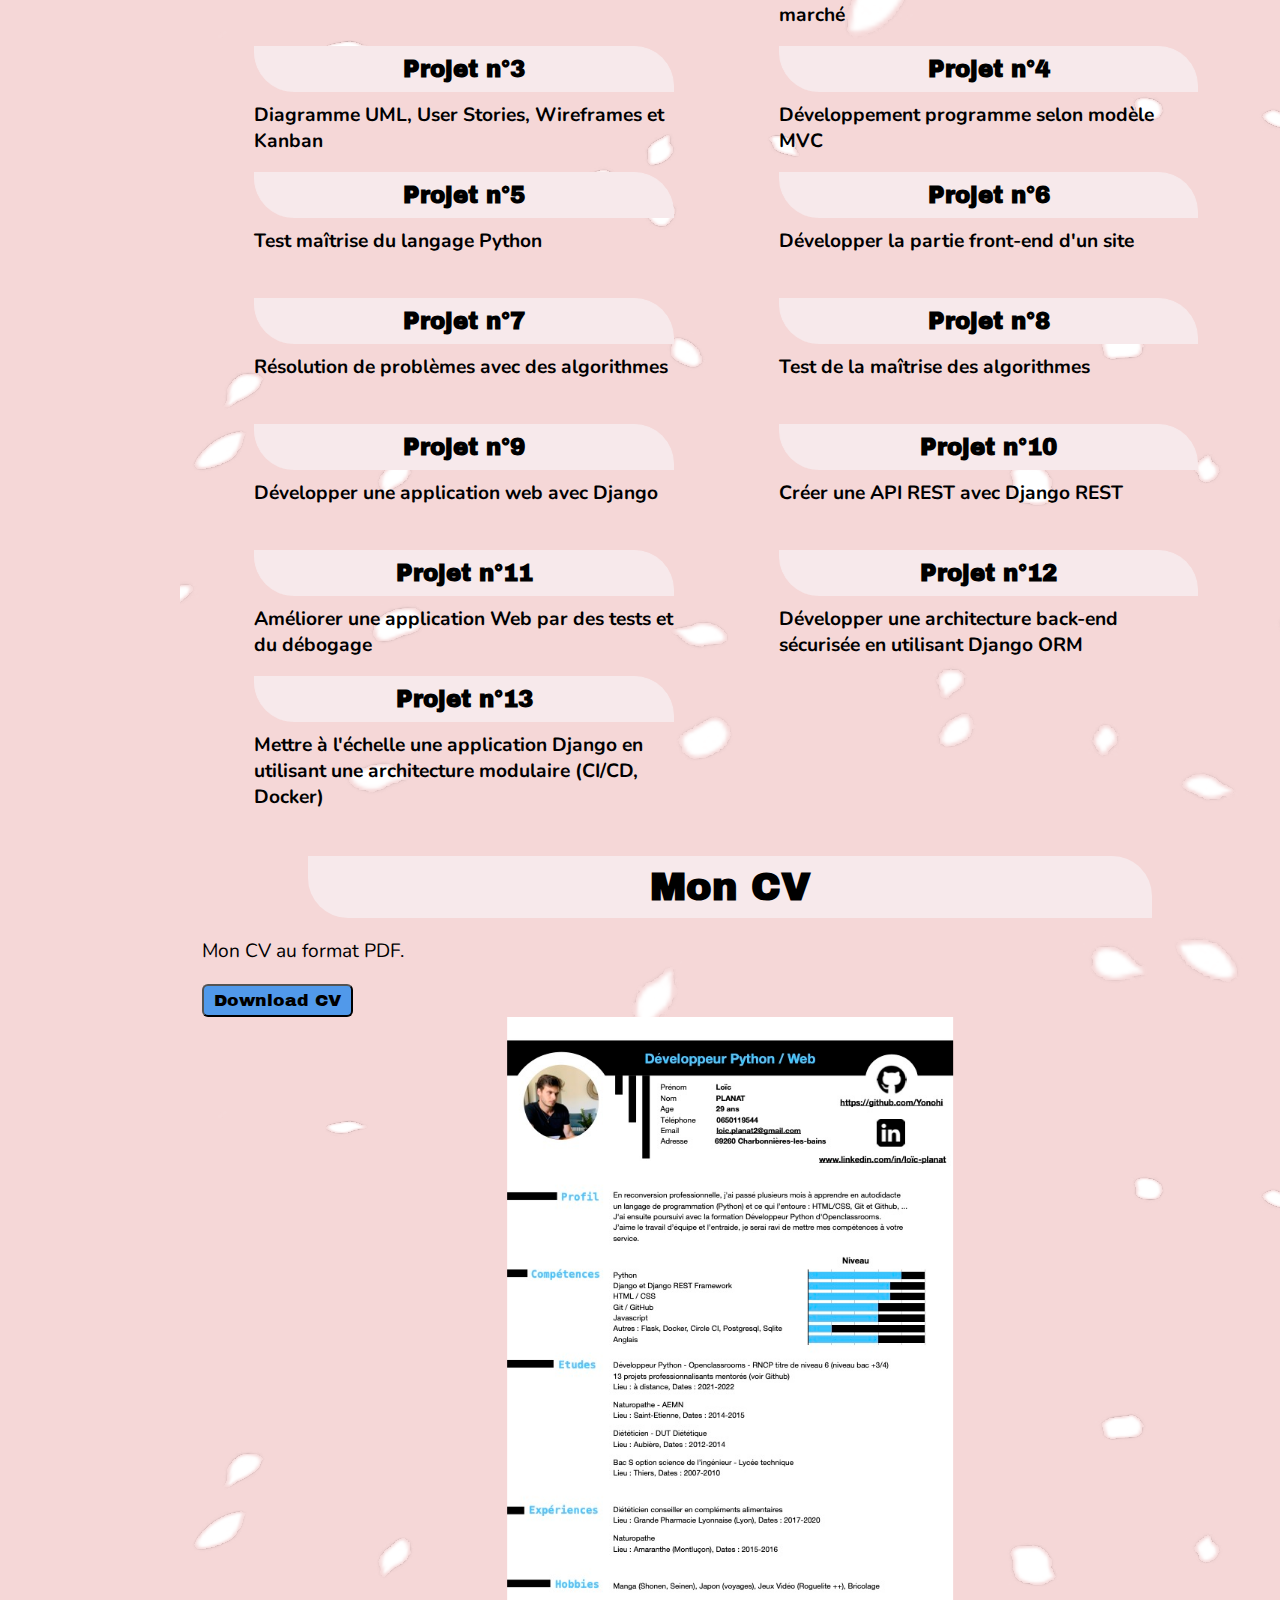
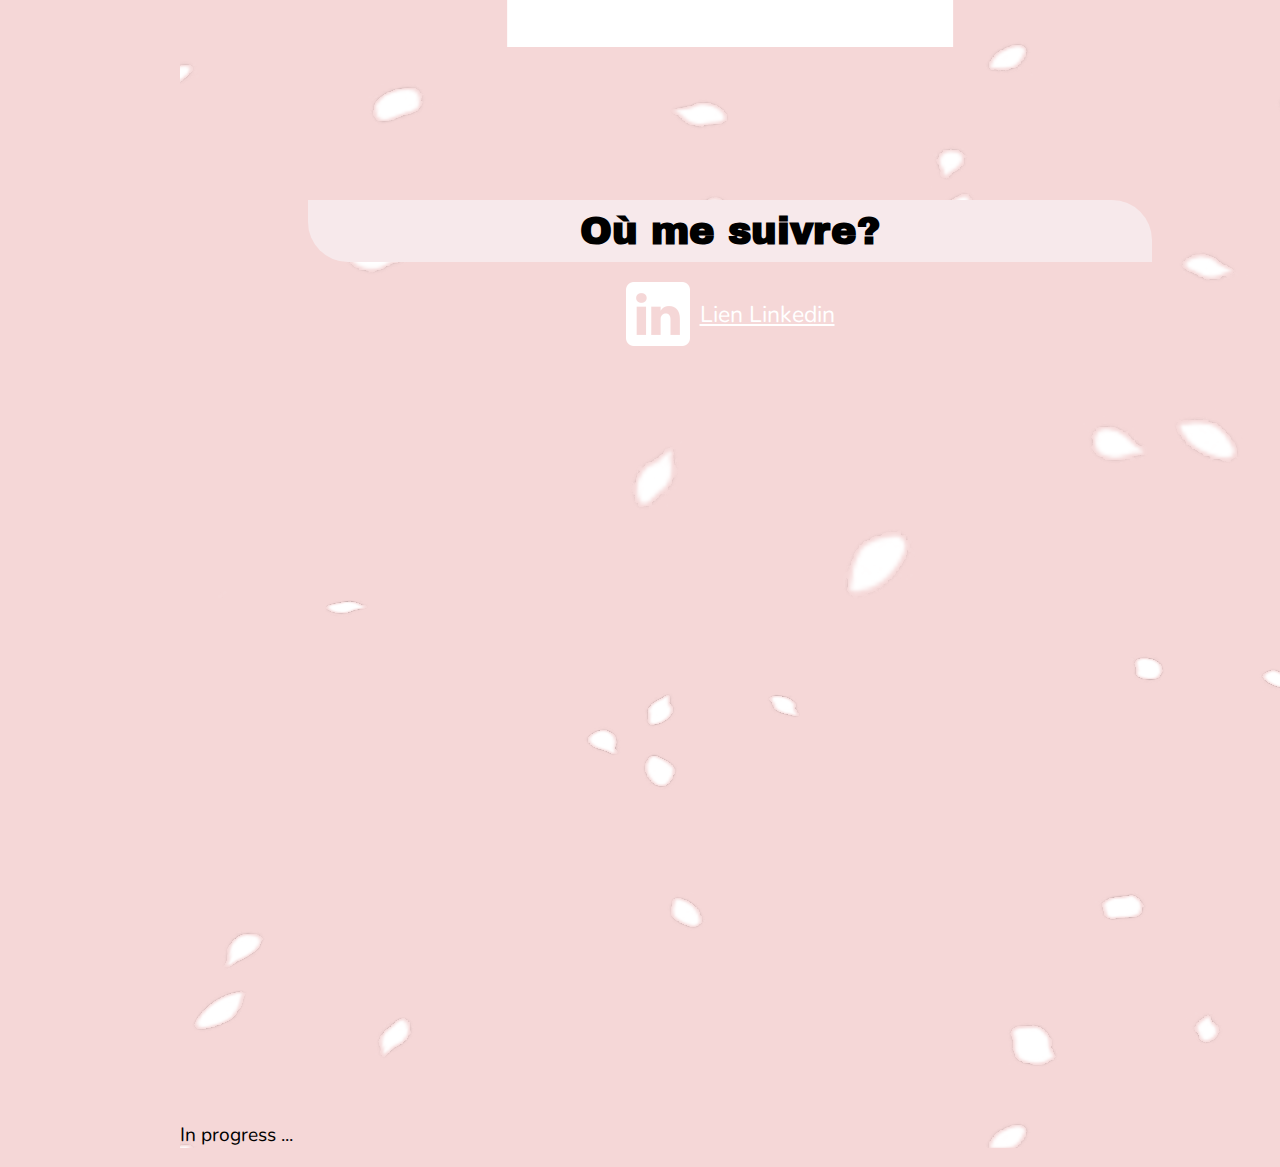
==== commit 6b350810: "fin projets" ====
--- a/My_portfolio.html
+++ b/My_portfolio.html
@@ -14,7 +14,7 @@
         <nav class="nav">
             <div class="nav_head">
                 <div><img class="photo_nav" src="Images/nav/photo.jpg" alt="photo perso"></div>
-                <p class="nav_title">Mon Portfolio</p>
+                <p class="nav_title">Portfolio</p>
             </div>
             <ul class="nav_list">
                 <li class="nav_item">
@@ -362,7 +362,7 @@
                 <p class="short_desc">Créer une API REST avec Django REST</p>
                 <div class="card_content right" id="card_10">
                     <p class="title_proj">Créer une API REST avec Django REST</p>
-                    <p class="desc_proj">Description: <br> Projet complexe avec utilisation de JSON Web Token. J'ai eu du mal à comprendre comment utiliser Postman, mais au fur et à mesure que j'en apprenais plus je comprenais de mieux en mieux comment étaient faites les requêtes. </p>
+                    <p class="desc_proj">Description: <br> Projet complexe de création d'une API REST via Django REST Framework (DRF) avec utilisation de JSON Web Token. J'ai eu du mal à comprendre comment utiliser Postman, mais au fur et à mesure que j'en apprenais plus je comprenais de mieux en mieux comment étaient faites les requêtes. </p>
                     <figure class="bloc_img">
                         <img src="Images/P10/P10_postman.png" alt="image de Postman" onclick="biggerImg(this)" class="proj_img">
                         <figcaption>Postman</figcaption>
@@ -398,18 +398,18 @@
                 <p class="short_desc">Développer une architecture back-end sécurisée en utilisant Django ORM</p>
                 <div class="card_content right" id="card_12">
                     <p class="title_proj">Développer une architecture back-end sécurisée en utilisant Django ORM</p>
-                    <p class="desc_proj">Description: <br> Il a fallu ici déterminer le temps à accorder à chaque projet et créer un planning annuel ainsi qu'un planning semaine type. </p>
-                    <figure class="bloc_img">
-                        <img src="Images/P1/P1_planning.jpg" alt="image de réflexion planning" onclick="biggerImg(this)" class="proj_img">
-                        <figcaption>Réflexion pour les plannings</figcaption>
-                    </figure>
-                    <figure class="bloc_img">                   
-                        <img src="Images/P1/P1_plan_sem.png" alt="planning type semaine" onclick="biggerImg(this)" class="proj_img">
-                        <figcaption>Planning Semaine</figcaption> 
-                    </figure>
-                    <figure class="bloc_img">
-                        <img src="Images/P1/P1_plan_mois.png" alt="planning mois" onclick="biggerImg(this)" class="proj_img">
-                        <figcaption>Planning annuel</figcaption>
+                    <p class="desc_proj">Description: <br> Je devais créer une API REST avec DRF et Postgresql, j'ai mis les JWT optionnels (pour les activer voir détails Github). A force de travailler sur Django et DRF, j'arrive de mieux en mieux à manier les différentes parties: serializers, models, vues, permissions,... Il fallait également configurer une journalisation afin d'avoir un retour des erreurs (fichier security.log).</p>
+                    <figure class="bloc_img">
+                        <img src="Images/P12/P12_clients.png" alt="front DRF clients" onclick="biggerImg(this)" class="proj_img">
+                        <figcaption>Front API (liste clients)</figcaption>
+                    </figure>
+                    <figure class="bloc_img">                   
+                        <img src="Images/P12/P12_postman.png" alt="postman" onclick="biggerImg(this)" class="proj_img">
+                        <figcaption>Postman</figcaption> 
+                    </figure>
+                    <figure class="bloc_img">
+                        <img src="Images/P12/P12_postgresql.png" alt="postgresql" onclick="biggerImg(this)" class="proj_img">
+                        <figcaption>Postgresql</figcaption>
                     </figure>
                 </div>
             </div>
@@ -418,18 +418,26 @@
                 <p class="short_desc">Mettre à l'échelle une application Django en utilisant une architecture modulaire (CI/CD, Docker)</p>
                 <div class="card_content left" id="card_13">
                     <p class="title_proj">Mettre à l'échelle une application Django en utilisant une architecture modulaire (CI/CD, Docker)</p>
-                    <p class="desc_proj">Description: <br> Il a fallu ici déterminer le temps à accorder à chaque projet et créer un planning annuel ainsi qu'un planning semaine type. </p>
-                    <figure class="bloc_img">
-                        <img src="Images/P1/P1_planning.jpg" alt="image de réflexion planning" onclick="biggerImg(this)" class="proj_img">
-                        <figcaption>Réflexion pour les plannings</figcaption>
-                    </figure>
-                    <figure class="bloc_img">                   
-                        <img src="Images/P1/P1_plan_sem.png" alt="planning type semaine" onclick="biggerImg(this)" class="proj_img">
-                        <figcaption>Planning Semaine</figcaption> 
-                    </figure>
-                    <figure class="bloc_img">
-                        <img src="Images/P1/P1_plan_mois.png" alt="planning mois" onclick="biggerImg(this)" class="proj_img">
-                        <figcaption>Planning annuel</figcaption>
+                    <p class="desc_proj">Description: <br> Pour ce dernier projet je devais améliorer l'architecture du code donné, rectifier quelques erreurs, changer les tables de la base de données et implémenter l'intégration, livraison et déploiement continus (CI CD). Pour le CI CD j'ai dû apprendre beaucoup de choses et faire le fichier .yml n'a pas été simple mais une fois les orbs et autres subtilités en main il était très satisfaisant d'avancer sur le projet. Héberger le site sur Heroku a été un moment que j'attendais avec impatience et apprendre à utiliser Docker était vraiment intéressant. Grâce à Sentry j'ai beaucoup mieux compris comment surveiller le site et le gérer. Ce projet était complexe mais c'était un dernier projet de formation très riche en informations. </p>
+                    <figure class="bloc_img">
+                        <img src="Images/P13/P13_site.png" alt="image du site" onclick="biggerImg(this)" class="proj_img">
+                        <figcaption>Site Web</figcaption>
+                    </figure>
+                    <figure class="bloc_img">                   
+                        <img src="Images/P13/P13_circleci.png" alt="circle ci" onclick="biggerImg(this)" class="proj_img">
+                        <figcaption>Circle CI</figcaption> 
+                    </figure>
+                    <figure class="bloc_img">
+                        <img src="Images/P13/P13_heroku.png" alt="heroku" onclick="biggerImg(this)" class="proj_img">
+                        <figcaption>Heroku</figcaption>
+                    </figure>
+                    <figure class="bloc_img">
+                        <img src="Images/P13/P13_sentry.png" alt="sentry" onclick="biggerImg(this)" class="proj_img">
+                        <figcaption>Sentry</figcaption>
+                    </figure>
+                    <figure class="bloc_img">
+                        <img src="Images/P13/P13_dockerhub.png" alt="docker hub" onclick="biggerImg(this)" class="proj_img">
+                        <figcaption>Docker Hub</figcaption>
                     </figure>
                 </div>
             </div>
